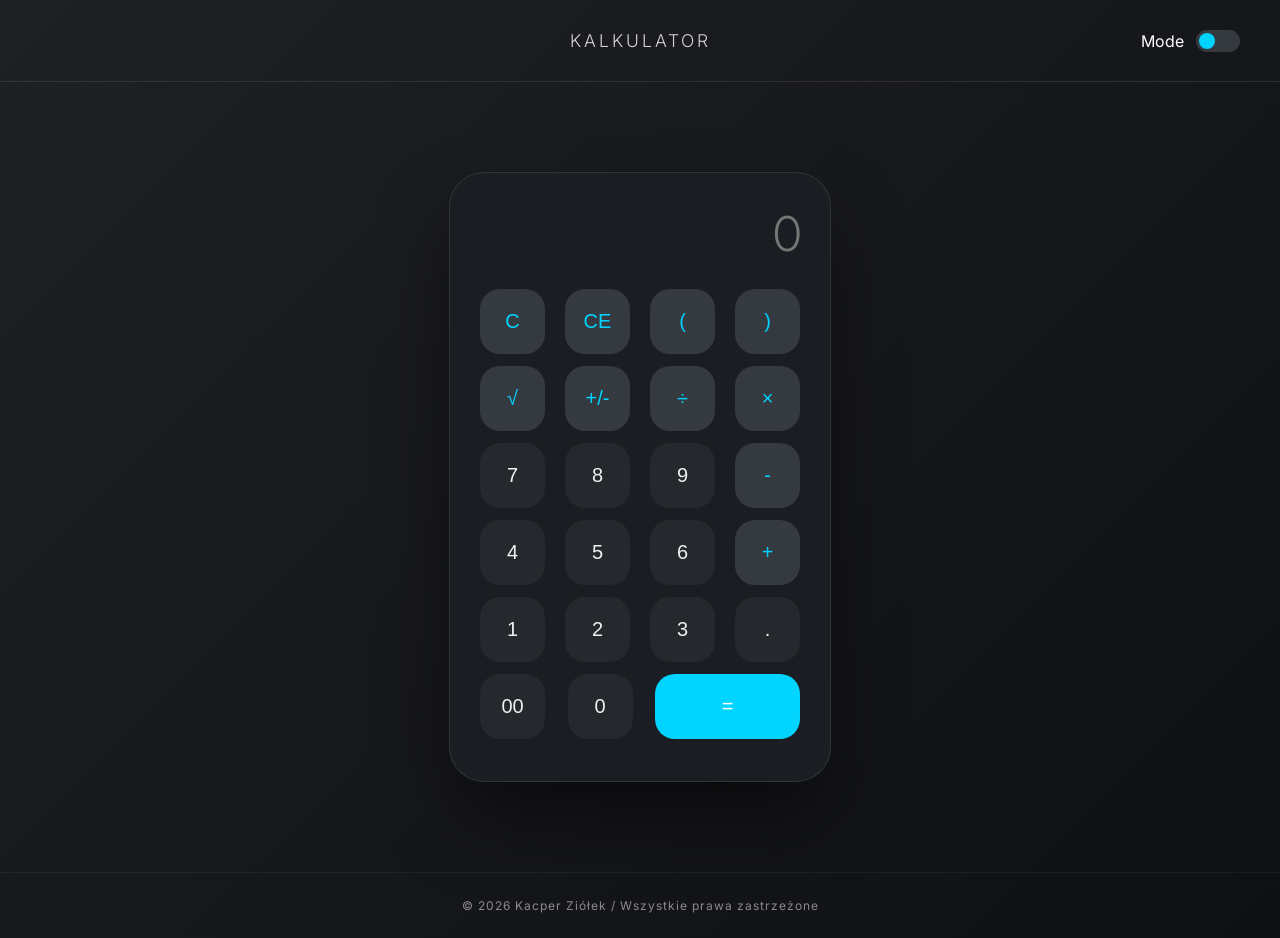
==== index.html @ aa2f5a0d "Add files via upload" ====
<!DOCTYPE html>
<html lang="pl">
<head>
    <meta charset="UTF-8">
    <meta name="viewport" content="width=device-width, initial-scale=1.0">
    <title>Projekt Kalkulatorów</title>
    <link rel="stylesheet" href="style.css">
</head>
<body>

    <header>
    <h1>Kalkulator</h1>
    <div class="toggle-container">
        <span class="mode-label">Mode</span>
        <label class="switch" for="theme-toggle">
            <input type="checkbox" id="theme-toggle" aria-label="Przełącz tryb">
            <span class="slider"></span>
        </label>
    </div>
</header>

    <main class="container">

        <section id="simple-calculator" class="calc-box">
            <input id="results" readonly placeholder="0"> 

            <section id="keys"> 
                <div class="row">
                    <input type="button" value="C" class="x" onclick="delet()">
                    <input type="button" value="CE" class="x" onclick="beck()">
                    <input type="button" value="(" class="a" onclick="display('(')">
                    <input type="button" value=")" class="a" onclick="display(')')">
                </div>

                <div class="row">
                    <input type="button" value="√" class="a" onclick="squareRoot()">
                    <input type="button" value="+/-" class="a" onclick="sign()"> 
                    <input type="button" value="÷" class="a" onclick="display('/')">
                    <input type="button" value="×" class="a" onclick="display('*')">
                </div>
          
                <div class="row">
                    <input type="button" value="7" onclick="display('7')">
                    <input type="button" value="8" onclick="display('8')"> 
                    <input type="button" value="9" onclick="display('9')"> 
                    <input type="button" value="-" class="a" onclick="display('-')">
                </div>
          
                <div class="row">
                    <input type="button" value="4" onclick="display('4')">
                    <input type="button" value="5" onclick="display('5')"> 
                    <input type="button" value="6" onclick="display('6')"> 
                    <input type="button" value="+" class="a" onclick="display('+')"> 
                </div>
          
                <div class="row">
                    <input type="button" value="1" onclick="display('1')">
                    <input type="button" value="2" onclick="display('2')"> 
                    <input type="button" value="3" onclick="display('3')"> 
                    <input type="button" value="." onclick="display('.')">
                </div>

                <div class="row">
                    <input type="button" value="00"  onclick="display('00')"> 
                    <input type="button" value="0"  onclick="display('0')"> 
                    <input type="button" value="=" class="x" onclick="calc()">
                     
                </div>
            </section>
        </section>
    </main>
    <footer>
        © 2026 Kacper Ziółek / Wszystkie prawa zastrzeżone
    </div>
</footer>

    <script src="script.js"></script>
</body>
</html>
---- style.css ----
/* Import nowoczesnej czcionki */
@import url('https://fonts.googleapis.com/css2?family=Inter:wght@300;400;500;600&display=swap');

/* --- ZMIENNE I MOTYWY --- */
:root {
    --bg-gradient: linear-gradient(135deg, #1e2024 0%, #0f1012 100%);
    --calc-bg: #1a1d21;
    --text-main: #ffffff;
    --line-color: rgba(255, 255, 255, 0.1);
    --btn-bg: #25292e;
    --btn-text: #efefef;
    --btn-func-bg: #343a40;
    --accent-color: #00d4ff; 
    --shadow: rgba(0, 0, 0, 0.6);
}

.light-mode {
    --bg-gradient: linear-gradient(135deg, #e9ecef 0%, #dee2e6 100%);
    --calc-bg: #f8f9fa;
    --text-main: #2d3436;
    --line-color: rgba(0, 0, 0, 0.08);
    --btn-bg: #e2e6ea;
    --btn-text: #495057;
    --btn-func-bg: #ced4da;
    --accent-color: #0984e3;
    --shadow: rgba(0, 0, 0, 0.05);
}

/* --- GŁÓWNE STYLE --- */
body {
    background: var(--bg-gradient);
    color: var(--text-main);
    font-family: 'Inter', sans-serif;
    margin: 0;
    display: flex;
    flex-direction: column;
    min-height: 100vh; /* Ważne dla stopki */
    transition: all 0.4s ease;
}

/* --- NAGŁÓWEK (Segment 1) --- */
header {
    text-align: center;
    padding: 30px 0;
    width: 100%;
    border-bottom: 1px solid var(--line-color);
    position: relative;
    margin-bottom: 40px; 
}

header h1 {
    margin: 0;
    font-size: 1.1rem;
    font-weight: 300;
    letter-spacing: 3px;
    text-transform: uppercase;
    opacity: 0.8;
}

/* --- PRZEŁĄCZNIK --- */
.toggle-container {
    position: absolute;
    top: 50%;
    right: 40px;
    transform: translateY(-50%);
    display: flex;
    align-items: center;
    gap: 12px;
}

.switch {
    position: relative;
    display: inline-block;
    width: 44px;
    height: 22px;
}

.switch input { opacity: 0; width: 0; height: 0; }

.slider {
    position: absolute;
    cursor: pointer;
    top: 0; left: 0; right: 0; bottom: 0;
    background-color: var(--btn-func-bg);
    transition: .4s;
    border-radius: 34px;
}

.slider:before {
    position: absolute;
    content: "";
    height: 16px; width: 16px;
    left: 3px; bottom: 3px;
    background-color: var(--accent-color);
    transition: .4s;
    border-radius: 50%;
}

input:checked + .slider:before { transform: translateX(22px); }

/* --- KONTENER I KALKULATOR (Segment 2) --- */
.container {
    flex: 1; /* Wypycha stopkę do dołu */
    display: flex;
    justify-content: center;
    align-items: center;
    padding: 20px 0 60px 0; /* Dodatkowy margines na dole dla oddechu */
}

.calc-box {
    margin: 30px;
    background-color: var(--calc-bg);
    border-radius: 35px;
    padding: 30px;
    width: 320px;
    box-shadow: 0 40px 80px -15px var(--shadow);
    border: 1px solid var(--line-color);
}

#results {
    color: var(--text-main);
    text-align: right;
    width: 100%;
    background-color: transparent;
    border: none;
    font-size: 48px;
    font-weight: 300;
    margin-bottom: 25px;
    outline: none;
    font-family: 'Inter', sans-serif;
}

.row {
    display: flex;
    justify-content: space-between;
    margin-bottom: 12px;
}

/* --- PRZYCISKI --- */
#keys input[type="button"] {
    background-color: var(--btn-bg);
    color: var(--btn-text);
    width: 65px;
    height: 65px;
    font-size: 20px;
    font-weight: 500;
    border: none;
    border-radius: 20px;
    cursor: pointer;
    transition: all 0.2s ease;
}

#keys input[type="button"]:hover {
    background-color: var(--accent-color);
    color: #ffffff;
    transform: translateY(-3px);
}

#keys input.a, #keys input.x { 
    background-color: var(--btn-func-bg); 
    color: var(--accent-color); 
}

#keys input[value="="] {
    width: 145px;
    background-color: var(--accent-color);
    color: white;
}

/* --- STOPKA (Segment 3) --- */
footer {
    width: 100%;
    padding: 25px 0;
    text-align: center;
    border-top: 1px solid var(--line-color);
    margin-top: auto; /* Zawsze na dole strony */
    font-size: 12px;
    opacity: 0.5;
    letter-spacing: 1px;
}
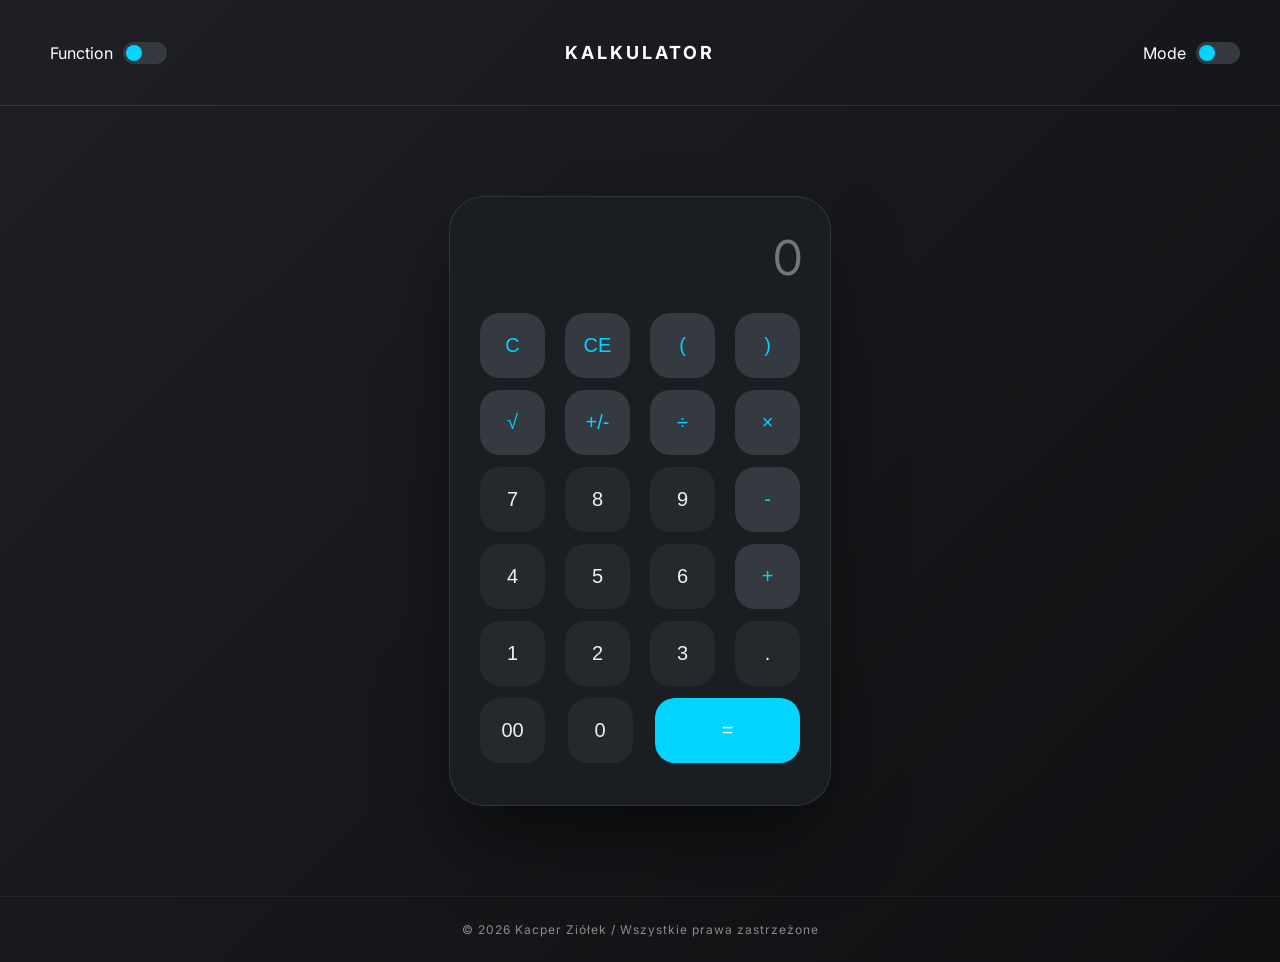
==== commit ffff82c8: "Aktalizacja Kalkulator" ====
--- a/index.html
+++ b/index.html
@@ -1,79 +1,85 @@
-<!DOCTYPE html>
-<html lang="pl">
-<head>
-    <meta charset="UTF-8">
-    <meta name="viewport" content="width=device-width, initial-scale=1.0">
-    <title>Projekt Kalkulatorów</title>
-    <link rel="stylesheet" href="style.css">
-</head>
-<body>
-
-    <header>
-    <h1>Kalkulator</h1>
-    <div class="toggle-container">
-        <span class="mode-label">Mode</span>
-        <label class="switch" for="theme-toggle">
-            <input type="checkbox" id="theme-toggle" aria-label="Przełącz tryb">
-            <span class="slider"></span>
-        </label>
-    </div>
-</header>
-
-    <main class="container">
-
-        <section id="simple-calculator" class="calc-box">
-            <input id="results" readonly placeholder="0"> 
-
-            <section id="keys"> 
-                <div class="row">
-                    <input type="button" value="C" class="x" onclick="delet()">
-                    <input type="button" value="CE" class="x" onclick="beck()">
-                    <input type="button" value="(" class="a" onclick="display('(')">
-                    <input type="button" value=")" class="a" onclick="display(')')">
-                </div>
-
-                <div class="row">
-                    <input type="button" value="√" class="a" onclick="squareRoot()">
-                    <input type="button" value="+/-" class="a" onclick="sign()"> 
-                    <input type="button" value="÷" class="a" onclick="display('/')">
-                    <input type="button" value="×" class="a" onclick="display('*')">
-                </div>
-          
-                <div class="row">
-                    <input type="button" value="7" onclick="display('7')">
-                    <input type="button" value="8" onclick="display('8')"> 
-                    <input type="button" value="9" onclick="display('9')"> 
-                    <input type="button" value="-" class="a" onclick="display('-')">
-                </div>
-          
-                <div class="row">
-                    <input type="button" value="4" onclick="display('4')">
-                    <input type="button" value="5" onclick="display('5')"> 
-                    <input type="button" value="6" onclick="display('6')"> 
-                    <input type="button" value="+" class="a" onclick="display('+')"> 
-                </div>
-          
-                <div class="row">
-                    <input type="button" value="1" onclick="display('1')">
-                    <input type="button" value="2" onclick="display('2')"> 
-                    <input type="button" value="3" onclick="display('3')"> 
-                    <input type="button" value="." onclick="display('.')">
-                </div>
-
-                <div class="row">
-                    <input type="button" value="00"  onclick="display('00')"> 
-                    <input type="button" value="0"  onclick="display('0')"> 
-                    <input type="button" value="=" class="x" onclick="calc()">
-                     
-                </div>
-            </section>
-        </section>
-    </main>
-    <footer>
-        © 2026 Kacper Ziółek / Wszystkie prawa zastrzeżone
-    </div>
-</footer>
-
-    <script src="script.js"></script>
-</body>
+<!DOCTYPE html>
+<html lang="pl">
+<head>
+    <meta charset="UTF-8">
+    <meta name="viewport" content="width=device-width, initial-scale=1.0">
+    <title>Projekt Kalkulatorów</title>
+    <link rel="stylesheet" href="css/style.css">
+</head>
+<body>
+
+<header>
+    <div class="funcion">
+        <span class="funcion-mode"> Function </span>
+        <label class="switch" for="function-toggle">
+            <input type="checkbox" id="function-toggle" aria-label="Przełącz funkcje">
+            <span class="slider"></span>
+        </label>
+    </div>
+    <h1>Kalkulator</h1>
+    <div class="toggle-container">
+        <span class="mode-label"> Mode </span>
+        <label class="switch" for="theme-toggle">
+            <input type="checkbox" id="theme-toggle" aria-label="Przełącz tryb">
+            <span class="slider"></span>
+        </label>
+    </div>
+</header>
+
+    <main class="container">
+
+        <section id="simple-calculator" class="calc-box">
+            <input id="results" readonly placeholder="0"> 
+
+            <section id="keys"> 
+                <div class="row">
+                    <input type="button" value="C" class="x" onclick="delet()">
+                    <input type="button" value="CE" class="x" onclick="beck()">
+                    <input type="button" value="(" class="a" onclick="display('(')">
+                    <input type="button" value=")" class="a" onclick="display(')')">
+                </div>
+
+                <div class="row">
+                    <input type="button" value="√" class="a" onclick="squareRoot()">
+                    <input type="button" value="+/-" class="a" onclick="sign()"> 
+                    <input type="button" value="÷" class="a" onclick="display('/')">
+                    <input type="button" value="×" class="a" onclick="display('*')">
+                </div>
+          
+                <div class="row">
+                    <input type="button" value="7" onclick="display('7')">
+                    <input type="button" value="8" onclick="display('8')"> 
+                    <input type="button" value="9" onclick="display('9')"> 
+                    <input type="button" value="-" class="a" onclick="display('-')">
+                </div>
+          
+                <div class="row">
+                    <input type="button" value="4" onclick="display('4')">
+                    <input type="button" value="5" onclick="display('5')"> 
+                    <input type="button" value="6" onclick="display('6')"> 
+                    <input type="button" value="+" class="a" onclick="display('+')"> 
+                </div>
+          
+                <div class="row">
+                    <input type="button" value="1" onclick="display('1')">
+                    <input type="button" value="2" onclick="display('2')"> 
+                    <input type="button" value="3" onclick="display('3')"  >
+                    <input type="button" value="." onclick="display('.')">
+                </div>
+
+                <div class="row">
+                    <input type="button" value="00"  onclick="display('00')"> 
+                    <input type="button" value="0"  onclick="display('0')"> 
+                    <input type="button" value="=" class="x" onclick="calc()">
+                     
+                </div>
+            </section>
+        </section>
+    </main>
+    <footer>
+        © 2026 Kacper Ziółek / Wszystkie prawa zastrzeżone
+</footer>
+
+    <script src="js/script.js"></script>
+</body>
 </html>
--- a/css/style.css
+++ b/css/style.css
@@ -0,0 +1,197 @@
+@import url('https://fonts.googleapis.com/css2?family=Inter:wght@300;400;500;600&display=swap');
+
+:root {
+    --bacground: linear-gradient(135deg, #1e2024 0%, #0f1012 100%);
+    --calc-bg: #1a1d21;
+    --text: #ffffff;
+    --line: rgba(255, 255, 255, 0.1);
+    --button-bacground: #25292e;
+    --button-text: #efefef;
+    --button-func-bacground: #343a40;
+    --accent-color: #00d4ff;
+    --shadow: rgba(0, 0, 0, 0.6);
+}
+
+.light-mode {
+    --bacground: linear-gradient(135deg, #e9ecef 0%, #dee2e6 100%);
+    --calc-bg: #f8f9fa;
+    --text: #2d3436;
+    --line: rgba(0, 0, 0, 0.08);
+    --button-bacground: #e2e6ea;
+    --button-text: #495057;
+    --button-func-bacground: #ced4da;
+    --accent-color: #0984e3;
+    --shadow: rgba(0, 0, 0, 0.05);
+}
+
+body {
+    background: var(--bacground);
+    color: var(--text);
+    font-family: 'Inter', sans-serif;
+    margin: 0;
+    display: flex;
+    flex-direction: column;
+    min-height: 100vh;
+}
+
+header {
+    text-align: center;
+    padding: 30px 0;
+    width: 100%;
+    border-bottom: 1px solid var(--line);
+    position: relative;
+    margin-bottom: 40px;
+}
+
+header h1 {
+    font-size: 18px;
+    letter-spacing: 3px;
+    text-transform: uppercase;
+}
+
+/* przełącznik kolorów */
+
+.toggle-container {
+    position: absolute;
+    top: 50%;
+    right: 40px;
+    transform: translateY(-50%);
+    display: flex;
+    align-items: center;
+}
+
+.switch {
+    position: relative;
+    display: inline-block;
+    width: 44px;
+    height: 22px;
+}
+
+.switch input {
+    opacity: 0;
+    width: 0;
+    height: 0;
+}
+
+.slider {
+    position: absolute;
+    cursor: pointer;
+    top: 0;
+    left: 0;
+    right: 0;
+    bottom: 0;
+    background-color: var(--button-func-bacground);
+    transition: .4s;
+    border-radius: 34px;
+}
+
+.slider:before {
+    position: absolute;
+    content: "";
+    height: 16px;
+    width: 16px;
+    left: 3px;
+    bottom: 3px;
+    background-color: var(--accent-color);
+    transition: .4s;
+    border-radius: 50%;
+}
+.mode-label{
+    margin: 10px;
+}
+
+input:checked + .slider:before {
+    transform: translateX(22px);
+}
+
+/* przyciski funkcji  */
+
+.funcion {
+    position: absolute;
+    top: 50%;
+    left: 40px;
+    transform: translateY(-50%);
+    display: flex;
+    align-items: center;
+}
+
+.funcion-mode{
+    margin: 10px;
+}
+
+/* kalkulator */
+.container {
+    flex: 1;
+    display: flex;
+    justify-content: center;
+    align-items: center;
+    padding: 20px 0 60px 0;
+}
+
+.calc-box{
+    margin: 30px;
+    background-color: var(--calc-bg);
+    border-radius: 35px;
+    padding: 30px;
+    width: 320px;
+    box-shadow: 0 40px 80px -15px var(--shadow);
+    border: 1px solid var(--line);
+}
+
+#results {
+    color: var(--text);
+    text-align: right;
+    width: 100%;
+    background: transparent;
+    border: none;
+    font-size: 48px;
+    margin-bottom: 25px;
+    outline: none;
+    font-family: 'Inter', sans-serif;
+}
+
+.row{
+    display: flex;
+    justify-content: space-between;
+    margin-bottom: 12px;
+}
+
+
+/* przyciski */
+#keys input[type="button"] {
+    background-color: var(--button-bacground);
+    color: var(--button-text);
+    width: 65px;
+    height: 65px;
+    font-size: 20px;
+    border: none;
+    border-radius: 20px;
+    cursor: pointer;
+}
+
+#keys input[type="button"]:hover {
+    background-color: var(--accent-color);
+    color: #ffffff;
+}
+
+#keys input.a, #keys input.x {
+    background-color: var(--button-func-bacground);
+    color: var(--accent-color);
+}
+
+#keys input[value="="] {
+    width: 145px;
+    background-color: var(--accent-color);
+    color: #ffffff;
+}
+
+footer {
+    width: 100%;
+    padding: 25px 0;
+    text-align: center;
+    border-top: 1px solid var(--line);
+    margin-top: auto;
+    font-size: 12px;
+    opacity: 0.5;
+    letter-spacing: 1px;
+}
